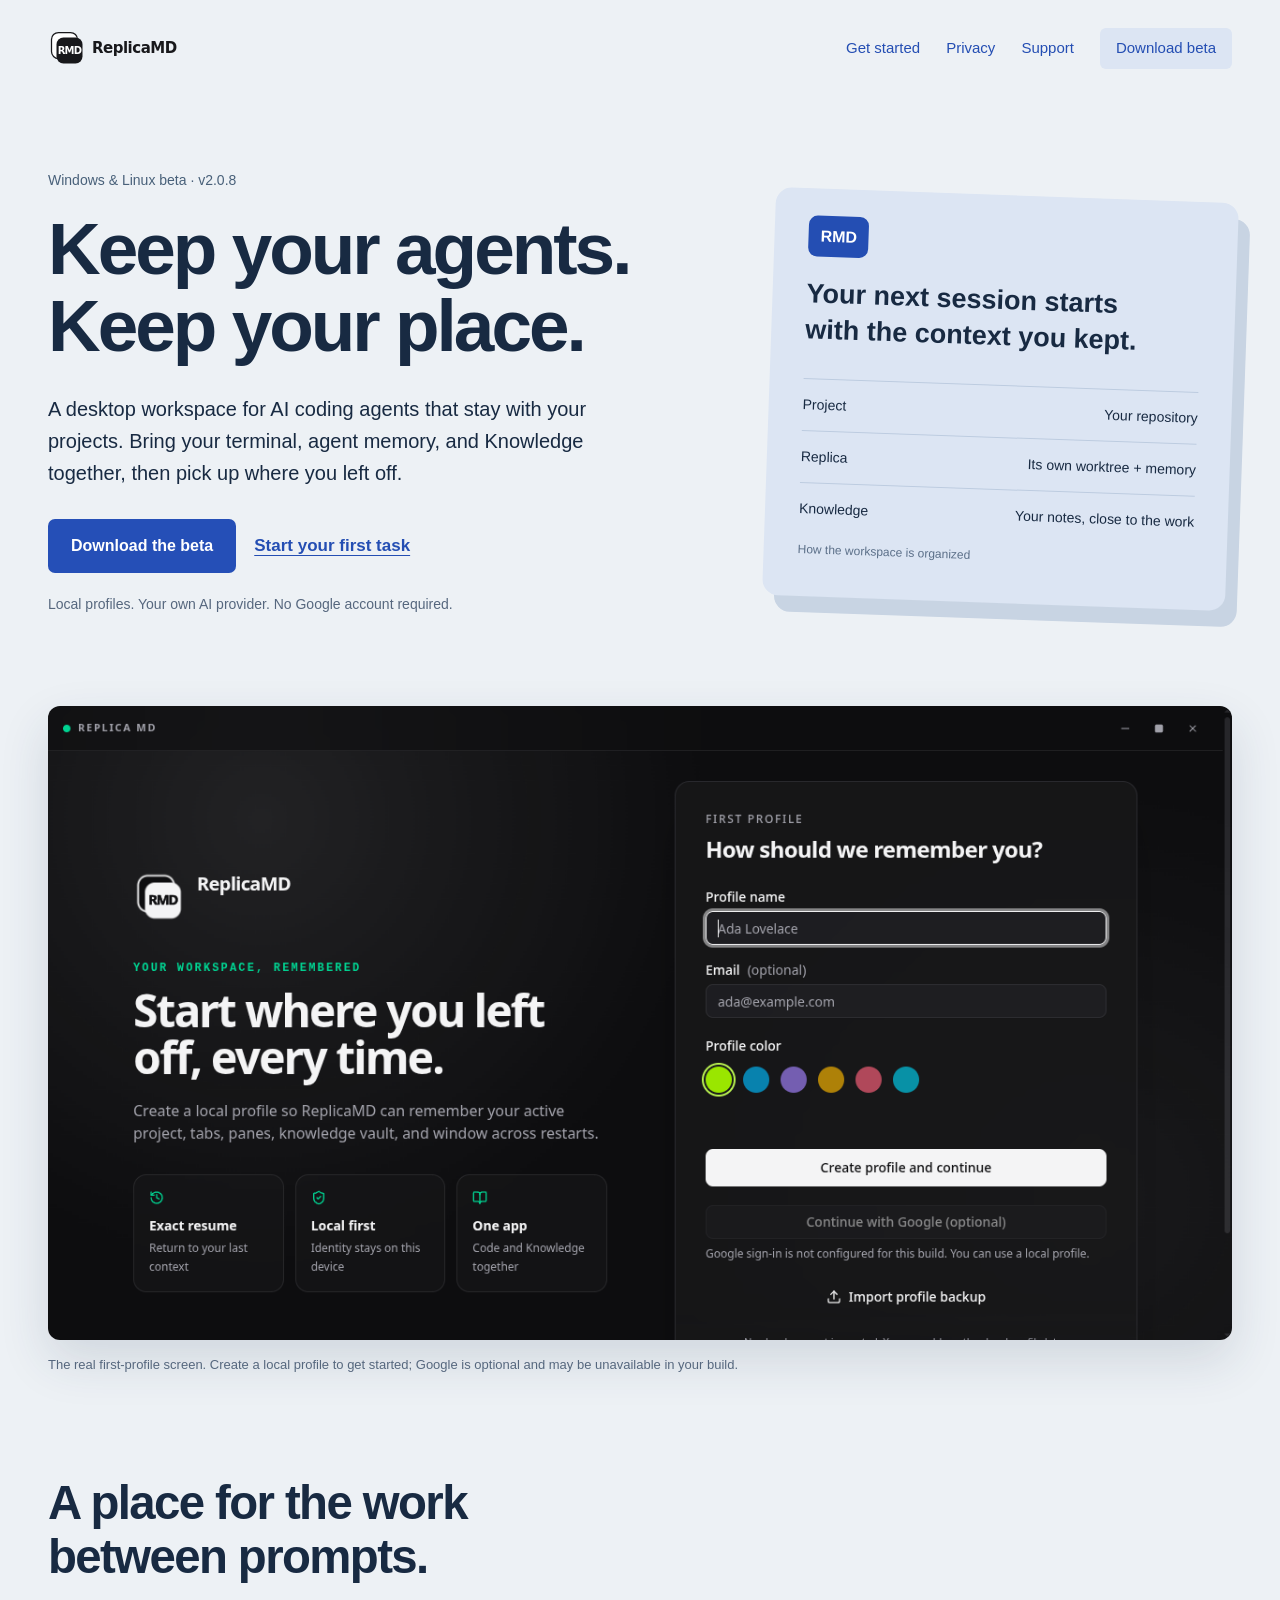
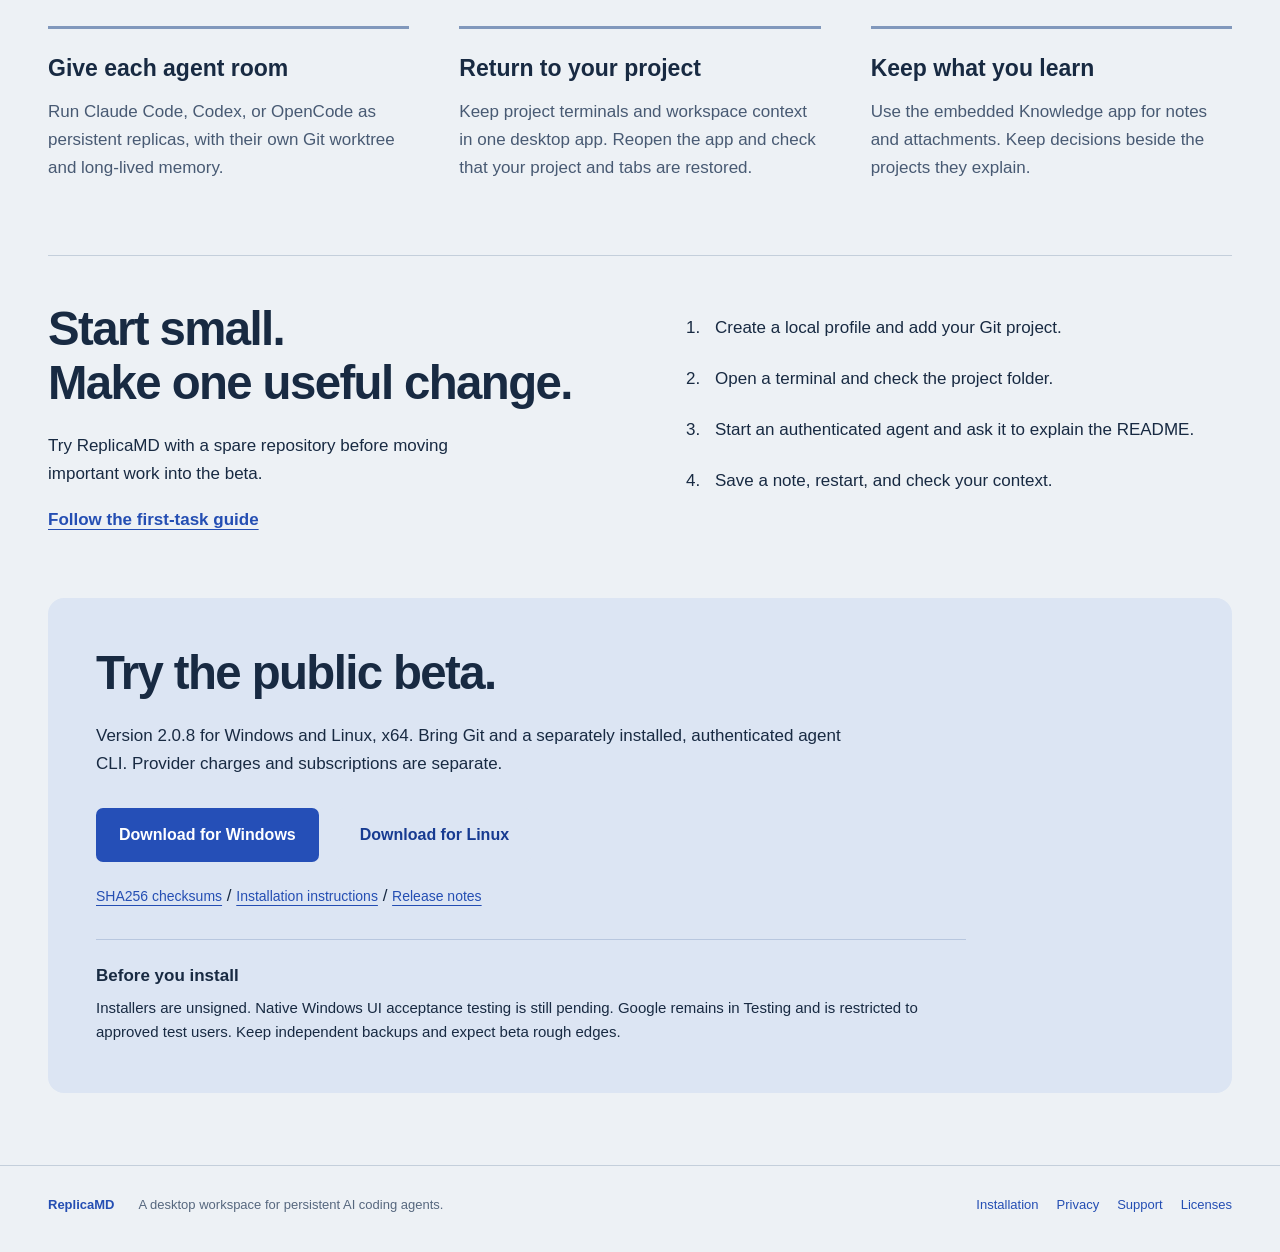
==== docs/index.html @ 709e1d8b "docs: establish ReplicaMD public beta support and installation guides" ====
<!doctype html><html lang="en"><head><meta charset="utf-8"><meta name="viewport" content="width=device-width,initial-scale=1"><meta name="description" content="ReplicaMD brings persistent AI coding agents, project terminals, and Knowledge into a local-first desktop workspace. Windows and Linux public beta."><meta name="theme-color" content="#edf1f5"><title>Your workspace, remembered · ReplicaMD</title><link rel="icon" href="assets/logo.svg" type="image/svg+xml"><link rel="stylesheet" href="styles.css"></head><body><a class="skip" href="#main">Skip to content</a><header><a href="index.html" aria-label="ReplicaMD home"><img class="logo" src="assets/logo.svg" alt="ReplicaMD" width="180" height="38"></a><nav aria-label="Main navigation"><a href="installation.html">Get started</a><a href="privacy.html">Privacy</a><a href="support.html">Support</a><a class="nav-download" href="index.html#download">Download beta</a></nav></header><main id="main"><section class="hero"><div class="hero-copy"><p class="release">Windows &amp; Linux beta · v2.0.8</p><h1>Keep your agents.<br>Keep your place.</h1><p class="intro">A desktop workspace for AI coding agents that stay with your projects. Bring your terminal, agent memory, and Knowledge together, then pick up where you left off.</p><div class="actions"><a class="button" href="#download">Download the beta</a><a class="text-link" href="installation.html">Start your first task</a></div><p class="quiet">Local profiles. Your own AI provider. No Google account required.</p></div><div class="workspace-note"><span class="note-icon" aria-hidden="true">RMD</span><p>Your next session starts<br>with the context you kept.</p><div class="note-row"><span>Project</span><strong>Your repository</strong></div><div class="note-row"><span>Replica</span><strong>Its own worktree + memory</strong></div><div class="note-row"><span>Knowledge</span><strong>Your notes, close to the work</strong></div><small>How the workspace is organized</small></div></section><figure class="product-shot"><img src="assets/first-profile.png" width="1264" height="677" alt="ReplicaMD first-profile screen with a local profile name, optional email, profile color, and profile backup import."><figcaption>The real first-profile screen. Create a local profile to get started; Google is optional and may be unavailable in your build.</figcaption></figure><section class="workflow"><h2>A place for the work<br>between prompts.</h2><div class="features"><article><h3>Give each agent room</h3><p>Run Claude Code, Codex, or OpenCode as persistent replicas, with their own Git worktree and long-lived memory.</p></article><article><h3>Return to your project</h3><p>Keep project terminals and workspace context in one desktop app. Reopen the app and check that your project and tabs are restored.</p></article><article><h3>Keep what you learn</h3><p>Use the embedded Knowledge app for notes and attachments. Keep decisions beside the projects they explain.</p></article></div></section><section class="first-task"><div><h2>Start small.<br>Make one useful change.</h2><p>Try ReplicaMD with a spare repository before moving important work into the beta.</p><a class="text-link" href="installation.html#first-task">Follow the first-task guide</a></div><ol><li>Create a local profile and add your Git project.</li><li>Open a terminal and check the project folder.</li><li>Start an authenticated agent and ask it to explain the README.</li><li>Save a note, restart, and check your context.</li></ol></section><section id="download" class="download"><h2>Try the public beta.</h2><p>Version 2.0.8 for Windows and Linux, x64. Bring Git and a separately installed, authenticated agent CLI. Provider charges and subscriptions are separate.</p><div class="actions"><a class="button" href="https://github.com/Ardjun6/Replica.MD-releases/releases/download/desktop-v2.0.8/ReplicaMD-2.0.8-x64.exe">Download for Windows</a><a class="button secondary" href="https://github.com/Ardjun6/Replica.MD-releases/releases/download/desktop-v2.0.8/replicamd-2.0.8-x86_64.AppImage">Download for Linux</a></div><p><a href="https://github.com/Ardjun6/Replica.MD-releases/releases/download/desktop-v2.0.8/SHA256SUMS.txt">SHA256 checksums</a> <span aria-hidden="true">/</span> <a href="installation.html">Installation instructions</a> <span aria-hidden="true">/</span> <a href="https://github.com/Ardjun6/Replica.MD-releases/releases/tag/desktop-v2.0.8">Release notes</a></p><div class="beta-notice"><strong>Before you install</strong><p>Installers are unsigned. Native Windows UI acceptance testing is still pending. Google remains in Testing and is restricted to approved test users. Keep independent backups and expect beta rough edges.</p></div></section></main><footer><a href="index.html">ReplicaMD</a><span>A desktop workspace for persistent AI coding agents.</span><nav aria-label="Footer"><a href="installation.html">Installation</a><a href="privacy.html">Privacy</a><a href="support.html">Support</a><a href="terms.html">Licenses</a></nav></footer></body></html>
---- docs/styles.css ----
*{box-sizing:border-box}html{scroll-behavior:smooth;scroll-padding-top:24px}body{margin:0;background:#edf1f5;color:#182a42;font-family:"Trebuchet MS",Arial,sans-serif;font-size:17px;line-height:1.65}a{color:#244eb3;text-underline-offset:4px}a:hover{color:#15337a}a:focus-visible{outline:3px solid #bc4c2e;outline-offset:5px}header,main,footer{max-width:1320px;margin:auto}header{display:flex;align-items:center;justify-content:space-between;padding:28px 48px;gap:24px}nav{display:flex;gap:26px;align-items:center}nav a{text-decoration:none;font-size:15px}.logo{display:block}.nav-download{background:#dce5f3;padding:8px 16px;border-radius:6px}.skip{position:absolute;top:-80px;left:12px;background:white;padding:10px;z-index:5}.skip:focus{top:12px}.hero{padding:72px 48px 76px;display:grid;grid-template-columns:1.4fr 1fr;gap:72px;align-items:center}.release{font-size:14px;color:#486079;margin:0 0 18px}h1{font-size:clamp(44px,5.7vw,76px);line-height:1.06;letter-spacing:-3px;font-weight:700;margin:0 0 28px}h2{font-size:clamp(30px,3.7vw,48px);line-height:1.15;letter-spacing:-1.6px;margin:0 0 22px}h3{font-size:23px;line-height:1.3;margin:0 0 14px}.intro{font-size:20px;line-height:1.6;max-width:580px}.actions{display:flex;gap:18px;align-items:center;flex-wrap:wrap;margin:30px 0 20px}.button{display:inline-block;background:#254fb7;color:white;text-decoration:none;padding:14px 23px;border-radius:7px;font-weight:bold;font-size:16px}.button:hover{background:#173b91;color:white}.secondary{background:#dce5f3;color:#173b91}.secondary:hover{background:#c7d5ee;color:#173b91}.text-link{font-weight:bold}.quiet{font-size:14px;color:#56677e}.workspace-note{background:#dce5f3;border-radius:16px;padding:34px;transform:rotate(2deg);box-shadow:12px 16px 0 #c8d4e3}.workspace-note p{font-size:27px;line-height:1.35;margin:25px 0 30px;font-weight:bold}.note-icon{background:#244eb3;color:white;border-radius:9px;padding:12px;font-size:16px;font-weight:bold}.note-row{display:flex;justify-content:space-between;gap:18px;border-top:1px solid #bdcce0;padding:14px 0;font-size:14px}.note-row strong{font-weight:normal}.workspace-note small{font-size:12px;color:#5b6f88}.product-shot{margin:0 48px}.product-shot img{width:100%;height:auto;display:block;border-radius:12px;box-shadow:0 20px 50px #23375224}.product-shot figcaption{font-size:13px;color:#56677e;margin-top:14px;max-width:850px}.workflow{padding:100px 48px 72px}.features{display:grid;grid-template-columns:repeat(3,1fr);gap:50px;margin-top:42px}.features article{border-top:3px solid #8198bc;padding-top:25px}.features p{color:#485a73;margin:0}.first-task{margin:0 48px;padding:46px 0 64px;border-top:1px solid #c4cfdb;display:grid;grid-template-columns:1fr 1fr;gap:80px}.first-task p{max-width:420px}.first-task ol{margin:12px 0;padding-left:25px}.first-task li{padding:0 0 23px 10px}.download{margin:0 48px 72px;background:#dce5f3;border-radius:16px;padding:48px}.download>p{max-width:780px}.download>p a{font-size:14px}.beta-notice{border-top:1px solid #b8c7df;padding-top:22px;margin-top:28px;max-width:870px}.beta-notice p{font-size:15px;margin:6px 0 0}.document{max-width:860px;margin:auto;padding:70px 32px 100px}.document h1{font-size:clamp(42px,5vw,65px)}.document h2{font-size:28px;letter-spacing:-.7px;margin-top:46px}.document p,.document li{max-width:760px}.document li{margin-bottom:12px}.document .steps li{padding-left:8px;margin-bottom:22px}pre{white-space:pre-wrap;overflow-wrap:anywhere;background:#dce5f3;padding:24px;border-radius:9px;font-size:14px;line-height:1.8}code{font-family:Consolas,"Liberation Mono",monospace;font-size:.88em}footer{padding:28px 48px 36px;border-top:1px solid #c4cfdb;display:flex;align-items:center;gap:24px;font-size:13px;color:#56677e}footer>a{font-weight:bold;text-decoration:none}footer nav{margin-left:auto;gap:18px}footer nav a{font-size:13px}@media(max-width:900px){header{padding:24px}.hero{padding:50px 24px 65px;gap:35px;grid-template-columns:1.3fr 1fr}h1{letter-spacing:-2px}.workspace-note{padding:24px}.workspace-note p{font-size:23px}.note-row{display:block}.note-row span{display:block;font-weight:bold}.product-shot{margin:0 24px}.workflow{padding:70px 24px 50px}.features{gap:25px}.first-task{margin:0 24px;gap:35px}.download{margin:0 24px 50px;padding:32px}footer{padding:24px;flex-wrap:wrap}footer nav{margin-left:0}}@media(max-width:650px){header{align-items:flex-start;flex-direction:column;gap:16px}header nav{gap:17px;flex-wrap:wrap}header nav a{font-size:13px}.hero{grid-template-columns:1fr;padding-top:30px}.hero h1{font-size:50px}.intro{font-size:18px}.workspace-note{transform:none;box-shadow:6px 8px 0 #c8d4e3;margin-right:8px}.note-row{display:flex}.note-row span{font-weight:normal}.features{grid-template-columns:1fr;gap:30px}.first-task{grid-template-columns:1fr;gap:15px}.download{padding:26px}.actions{gap:12px}.download .button{width:100%;text-align:center}.document{padding:40px 24px 65px}.document h1{letter-spacing:-1.8px}footer span{width:100%}.product-shot figcaption{font-size:12px}}@media(prefers-reduced-motion:reduce){html{scroll-behavior:auto}}
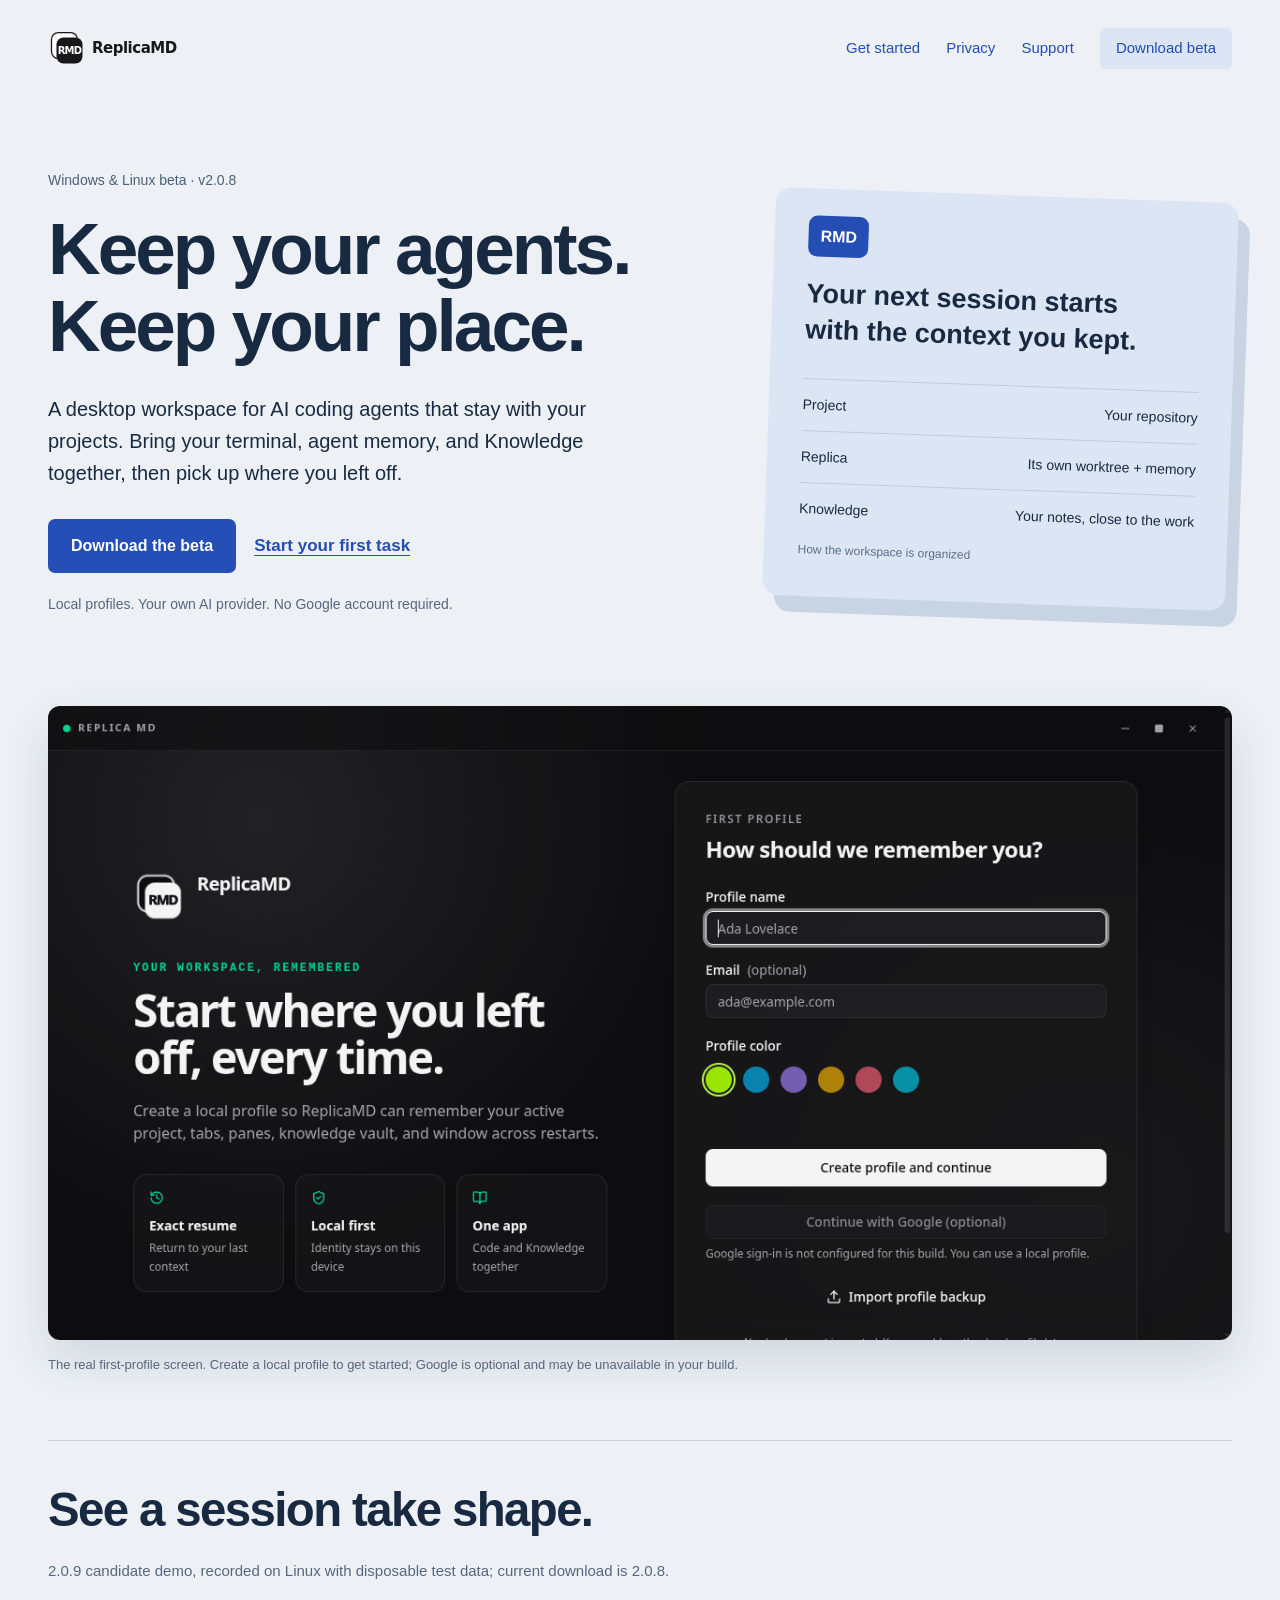
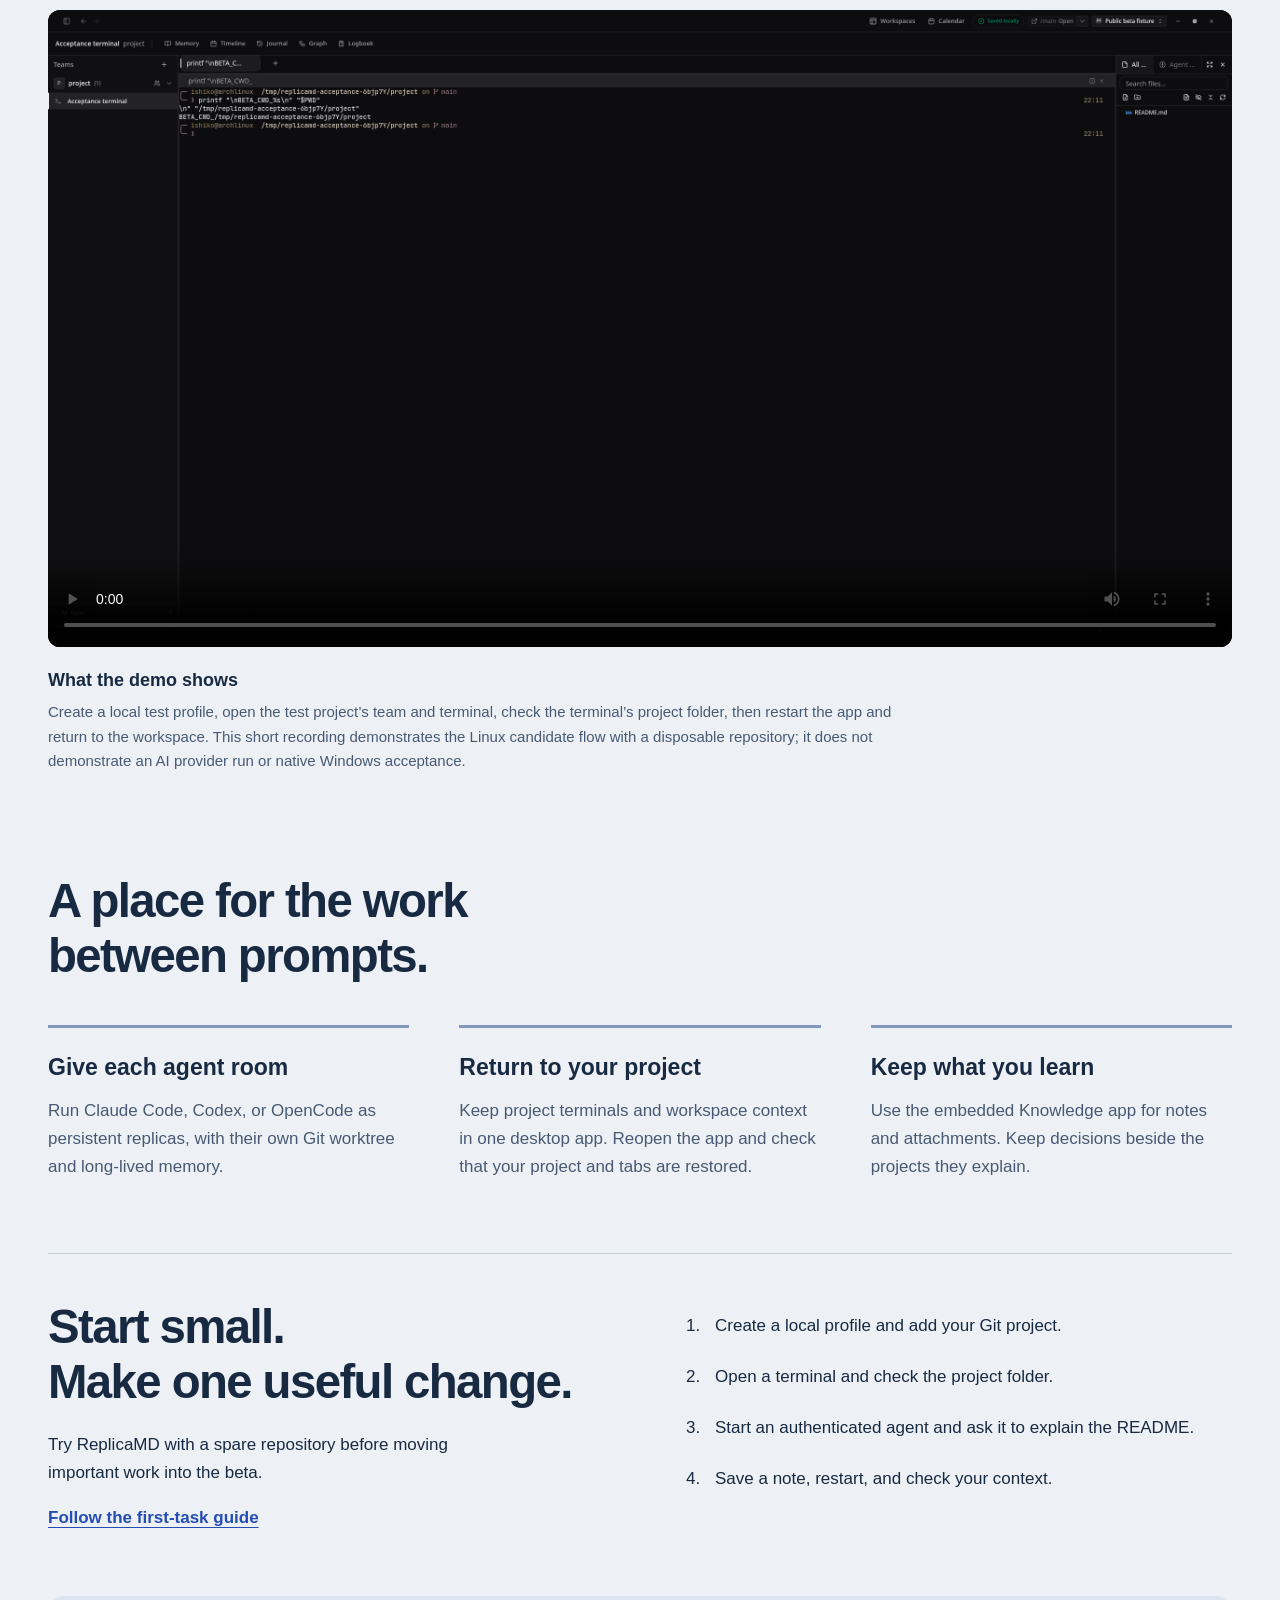
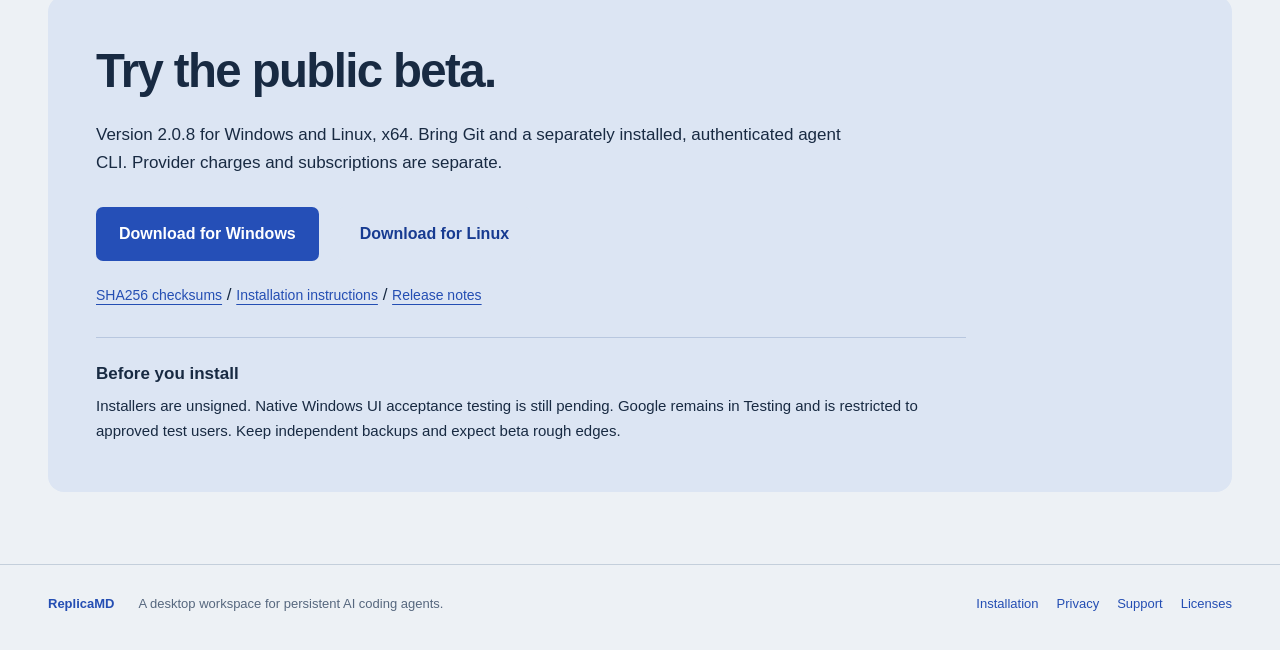
==== commit 8f73e619: "docs: add recorded beta candidate walkthrough" ====
--- a/docs/index.html
+++ b/docs/index.html
@@ -1 +1 @@
-<!doctype html><html lang="en"><head><meta charset="utf-8"><meta name="viewport" content="width=device-width,initial-scale=1"><meta name="description" content="ReplicaMD brings persistent AI coding agents, project terminals, and Knowledge into a local-first desktop workspace. Windows and Linux public beta."><meta name="theme-color" content="#edf1f5"><title>Your workspace, remembered · ReplicaMD</title><link rel="icon" href="assets/logo.svg" type="image/svg+xml"><link rel="stylesheet" href="styles.css"></head><body><a class="skip" href="#main">Skip to content</a><header><a href="index.html" aria-label="ReplicaMD home"><img class="logo" src="assets/logo.svg" alt="ReplicaMD" width="180" height="38"></a><nav aria-label="Main navigation"><a href="installation.html">Get started</a><a href="privacy.html">Privacy</a><a href="support.html">Support</a><a class="nav-download" href="index.html#download">Download beta</a></nav></header><main id="main"><section class="hero"><div class="hero-copy"><p class="release">Windows &amp; Linux beta · v2.0.8</p><h1>Keep your agents.<br>Keep your place.</h1><p class="intro">A desktop workspace for AI coding agents that stay with your projects. Bring your terminal, agent memory, and Knowledge together, then pick up where you left off.</p><div class="actions"><a class="button" href="#download">Download the beta</a><a class="text-link" href="installation.html">Start your first task</a></div><p class="quiet">Local profiles. Your own AI provider. No Google account required.</p></div><div class="workspace-note"><span class="note-icon" aria-hidden="true">RMD</span><p>Your next session starts<br>with the context you kept.</p><div class="note-row"><span>Project</span><strong>Your repository</strong></div><div class="note-row"><span>Replica</span><strong>Its own worktree + memory</strong></div><div class="note-row"><span>Knowledge</span><strong>Your notes, close to the work</strong></div><small>How the workspace is organized</small></div></section><figure class="product-shot"><img src="assets/first-profile.png" width="1264" height="677" alt="ReplicaMD first-profile screen with a local profile name, optional email, profile color, and profile backup import."><figcaption>The real first-profile screen. Create a local profile to get started; Google is optional and may be unavailable in your build.</figcaption></figure><section class="workflow"><h2>A place for the work<br>between prompts.</h2><div class="features"><article><h3>Give each agent room</h3><p>Run Claude Code, Codex, or OpenCode as persistent replicas, with their own Git worktree and long-lived memory.</p></article><article><h3>Return to your project</h3><p>Keep project terminals and workspace context in one desktop app. Reopen the app and check that your project and tabs are restored.</p></article><article><h3>Keep what you learn</h3><p>Use the embedded Knowledge app for notes and attachments. Keep decisions beside the projects they explain.</p></article></div></section><section class="first-task"><div><h2>Start small.<br>Make one useful change.</h2><p>Try ReplicaMD with a spare repository before moving important work into the beta.</p><a class="text-link" href="installation.html#first-task">Follow the first-task guide</a></div><ol><li>Create a local profile and add your Git project.</li><li>Open a terminal and check the project folder.</li><li>Start an authenticated agent and ask it to explain the README.</li><li>Save a note, restart, and check your context.</li></ol></section><section id="download" class="download"><h2>Try the public beta.</h2><p>Version 2.0.8 for Windows and Linux, x64. Bring Git and a separately installed, authenticated agent CLI. Provider charges and subscriptions are separate.</p><div class="actions"><a class="button" href="https://github.com/Ardjun6/Replica.MD-releases/releases/download/desktop-v2.0.8/ReplicaMD-2.0.8-x64.exe">Download for Windows</a><a class="button secondary" href="https://github.com/Ardjun6/Replica.MD-releases/releases/download/desktop-v2.0.8/replicamd-2.0.8-x86_64.AppImage">Download for Linux</a></div><p><a href="https://github.com/Ardjun6/Replica.MD-releases/releases/download/desktop-v2.0.8/SHA256SUMS.txt">SHA256 checksums</a> <span aria-hidden="true">/</span> <a href="installation.html">Installation instructions</a> <span aria-hidden="true">/</span> <a href="https://github.com/Ardjun6/Replica.MD-releases/releases/tag/desktop-v2.0.8">Release notes</a></p><div class="beta-notice"><strong>Before you install</strong><p>Installers are unsigned. Native Windows UI acceptance testing is still pending. Google remains in Testing and is restricted to approved test users. Keep independent backups and expect beta rough edges.</p></div></section></main><footer><a href="index.html">ReplicaMD</a><span>A desktop workspace for persistent AI coding agents.</span><nav aria-label="Footer"><a href="installation.html">Installation</a><a href="privacy.html">Privacy</a><a href="support.html">Support</a><a href="terms.html">Licenses</a></nav></footer></body></html>+<!doctype html><html lang="en"><head><meta charset="utf-8"><meta name="viewport" content="width=device-width,initial-scale=1"><meta name="description" content="ReplicaMD brings persistent AI coding agents, project terminals, and Knowledge into a local-first desktop workspace. Windows and Linux public beta."><meta name="theme-color" content="#edf1f5"><title>Your workspace, remembered · ReplicaMD</title><link rel="icon" href="assets/logo.svg" type="image/svg+xml"><link rel="stylesheet" href="styles.css"></head><body><a class="skip" href="#main">Skip to content</a><header><a href="index.html" aria-label="ReplicaMD home"><img class="logo" src="assets/logo.svg" alt="ReplicaMD" width="180" height="38"></a><nav aria-label="Main navigation"><a href="installation.html">Get started</a><a href="privacy.html">Privacy</a><a href="support.html">Support</a><a class="nav-download" href="index.html#download">Download beta</a></nav></header><main id="main"><section class="hero"><div class="hero-copy"><p class="release">Windows &amp; Linux beta · v2.0.8</p><h1>Keep your agents.<br>Keep your place.</h1><p class="intro">A desktop workspace for AI coding agents that stay with your projects. Bring your terminal, agent memory, and Knowledge together, then pick up where you left off.</p><div class="actions"><a class="button" href="#download">Download the beta</a><a class="text-link" href="installation.html">Start your first task</a></div><p class="quiet">Local profiles. Your own AI provider. No Google account required.</p></div><div class="workspace-note"><span class="note-icon" aria-hidden="true">RMD</span><p>Your next session starts<br>with the context you kept.</p><div class="note-row"><span>Project</span><strong>Your repository</strong></div><div class="note-row"><span>Replica</span><strong>Its own worktree + memory</strong></div><div class="note-row"><span>Knowledge</span><strong>Your notes, close to the work</strong></div><small>How the workspace is organized</small></div></section><figure class="product-shot"><img src="assets/first-profile.png" width="1264" height="677" alt="ReplicaMD first-profile screen with a local profile name, optional email, profile color, and profile backup import."><figcaption>The real first-profile screen. Create a local profile to get started; Google is optional and may be unavailable in your build.</figcaption></figure><section class="demo" aria-labelledby="demo-heading"><div class="demo-heading"><h2 id="demo-heading">See a session take shape.</h2><p>2.0.9 candidate demo, recorded on Linux with disposable test data; current download is 2.0.8.</p></div><video controls preload="metadata" playsinline poster="assets/beta-demo-poster.png" width="2048" height="1101" aria-label="ReplicaMD candidate demo: create a profile, open a project team and terminal, then restart" aria-describedby="demo-transcript"><source src="assets/beta-demo.mp4" type="video/mp4"><p>Your browser cannot play this video. <a href="assets/beta-demo.mp4">Download the 14-second demo</a>.</p></video><div id="demo-transcript" class="demo-transcript"><h3>What the demo shows</h3><p>Create a local test profile, open the test project’s team and terminal, check the terminal’s project folder, then restart the app and return to the workspace. This short recording demonstrates the Linux candidate flow with a disposable repository; it does not demonstrate an AI provider run or native Windows acceptance.</p></div></section><section class="workflow"><h2>A place for the work<br>between prompts.</h2><div class="features"><article><h3>Give each agent room</h3><p>Run Claude Code, Codex, or OpenCode as persistent replicas, with their own Git worktree and long-lived memory.</p></article><article><h3>Return to your project</h3><p>Keep project terminals and workspace context in one desktop app. Reopen the app and check that your project and tabs are restored.</p></article><article><h3>Keep what you learn</h3><p>Use the embedded Knowledge app for notes and attachments. Keep decisions beside the projects they explain.</p></article></div></section><section class="first-task"><div><h2>Start small.<br>Make one useful change.</h2><p>Try ReplicaMD with a spare repository before moving important work into the beta.</p><a class="text-link" href="installation.html#first-task">Follow the first-task guide</a></div><ol><li>Create a local profile and add your Git project.</li><li>Open a terminal and check the project folder.</li><li>Start an authenticated agent and ask it to explain the README.</li><li>Save a note, restart, and check your context.</li></ol></section><section id="download" class="download"><h2>Try the public beta.</h2><p>Version 2.0.8 for Windows and Linux, x64. Bring Git and a separately installed, authenticated agent CLI. Provider charges and subscriptions are separate.</p><div class="actions"><a class="button" href="https://github.com/Ardjun6/Replica.MD-releases/releases/download/desktop-v2.0.8/ReplicaMD-2.0.8-x64.exe">Download for Windows</a><a class="button secondary" href="https://github.com/Ardjun6/Replica.MD-releases/releases/download/desktop-v2.0.8/replicamd-2.0.8-x86_64.AppImage">Download for Linux</a></div><p><a href="https://github.com/Ardjun6/Replica.MD-releases/releases/download/desktop-v2.0.8/SHA256SUMS.txt">SHA256 checksums</a> <span aria-hidden="true">/</span> <a href="installation.html">Installation instructions</a> <span aria-hidden="true">/</span> <a href="https://github.com/Ardjun6/Replica.MD-releases/releases/tag/desktop-v2.0.8">Release notes</a></p><div class="beta-notice"><strong>Before you install</strong><p>Installers are unsigned. Native Windows UI acceptance testing is still pending. Google remains in Testing and is restricted to approved test users. Keep independent backups and expect beta rough edges.</p></div></section></main><footer><a href="index.html">ReplicaMD</a><span>A desktop workspace for persistent AI coding agents.</span><nav aria-label="Footer"><a href="installation.html">Installation</a><a href="privacy.html">Privacy</a><a href="support.html">Support</a><a href="terms.html">Licenses</a></nav></footer></body></html>
--- a/docs/styles.css
+++ b/docs/styles.css
@@ -1 +1,2 @@
-*{box-sizing:border-box}html{scroll-behavior:smooth;scroll-padding-top:24px}body{margin:0;background:#edf1f5;color:#182a42;font-family:"Trebuchet MS",Arial,sans-serif;font-size:17px;line-height:1.65}a{color:#244eb3;text-underline-offset:4px}a:hover{color:#15337a}a:focus-visible{outline:3px solid #bc4c2e;outline-offset:5px}header,main,footer{max-width:1320px;margin:auto}header{display:flex;align-items:center;justify-content:space-between;padding:28px 48px;gap:24px}nav{display:flex;gap:26px;align-items:center}nav a{text-decoration:none;font-size:15px}.logo{display:block}.nav-download{background:#dce5f3;padding:8px 16px;border-radius:6px}.skip{position:absolute;top:-80px;left:12px;background:white;padding:10px;z-index:5}.skip:focus{top:12px}.hero{padding:72px 48px 76px;display:grid;grid-template-columns:1.4fr 1fr;gap:72px;align-items:center}.release{font-size:14px;color:#486079;margin:0 0 18px}h1{font-size:clamp(44px,5.7vw,76px);line-height:1.06;letter-spacing:-3px;font-weight:700;margin:0 0 28px}h2{font-size:clamp(30px,3.7vw,48px);line-height:1.15;letter-spacing:-1.6px;margin:0 0 22px}h3{font-size:23px;line-height:1.3;margin:0 0 14px}.intro{font-size:20px;line-height:1.6;max-width:580px}.actions{display:flex;gap:18px;align-items:center;flex-wrap:wrap;margin:30px 0 20px}.button{display:inline-block;background:#254fb7;color:white;text-decoration:none;padding:14px 23px;border-radius:7px;font-weight:bold;font-size:16px}.button:hover{background:#173b91;color:white}.secondary{background:#dce5f3;color:#173b91}.secondary:hover{background:#c7d5ee;color:#173b91}.text-link{font-weight:bold}.quiet{font-size:14px;color:#56677e}.workspace-note{background:#dce5f3;border-radius:16px;padding:34px;transform:rotate(2deg);box-shadow:12px 16px 0 #c8d4e3}.workspace-note p{font-size:27px;line-height:1.35;margin:25px 0 30px;font-weight:bold}.note-icon{background:#244eb3;color:white;border-radius:9px;padding:12px;font-size:16px;font-weight:bold}.note-row{display:flex;justify-content:space-between;gap:18px;border-top:1px solid #bdcce0;padding:14px 0;font-size:14px}.note-row strong{font-weight:normal}.workspace-note small{font-size:12px;color:#5b6f88}.product-shot{margin:0 48px}.product-shot img{width:100%;height:auto;display:block;border-radius:12px;box-shadow:0 20px 50px #23375224}.product-shot figcaption{font-size:13px;color:#56677e;margin-top:14px;max-width:850px}.workflow{padding:100px 48px 72px}.features{display:grid;grid-template-columns:repeat(3,1fr);gap:50px;margin-top:42px}.features article{border-top:3px solid #8198bc;padding-top:25px}.features p{color:#485a73;margin:0}.first-task{margin:0 48px;padding:46px 0 64px;border-top:1px solid #c4cfdb;display:grid;grid-template-columns:1fr 1fr;gap:80px}.first-task p{max-width:420px}.first-task ol{margin:12px 0;padding-left:25px}.first-task li{padding:0 0 23px 10px}.download{margin:0 48px 72px;background:#dce5f3;border-radius:16px;padding:48px}.download>p{max-width:780px}.download>p a{font-size:14px}.beta-notice{border-top:1px solid #b8c7df;padding-top:22px;margin-top:28px;max-width:870px}.beta-notice p{font-size:15px;margin:6px 0 0}.document{max-width:860px;margin:auto;padding:70px 32px 100px}.document h1{font-size:clamp(42px,5vw,65px)}.document h2{font-size:28px;letter-spacing:-.7px;margin-top:46px}.document p,.document li{max-width:760px}.document li{margin-bottom:12px}.document .steps li{padding-left:8px;margin-bottom:22px}pre{white-space:pre-wrap;overflow-wrap:anywhere;background:#dce5f3;padding:24px;border-radius:9px;font-size:14px;line-height:1.8}code{font-family:Consolas,"Liberation Mono",monospace;font-size:.88em}footer{padding:28px 48px 36px;border-top:1px solid #c4cfdb;display:flex;align-items:center;gap:24px;font-size:13px;color:#56677e}footer>a{font-weight:bold;text-decoration:none}footer nav{margin-left:auto;gap:18px}footer nav a{font-size:13px}@media(max-width:900px){header{padding:24px}.hero{padding:50px 24px 65px;gap:35px;grid-template-columns:1.3fr 1fr}h1{letter-spacing:-2px}.workspace-note{padding:24px}.workspace-note p{font-size:23px}.note-row{display:block}.note-row span{display:block;font-weight:bold}.product-shot{margin:0 24px}.workflow{padding:70px 24px 50px}.features{gap:25px}.first-task{margin:0 24px;gap:35px}.download{margin:0 24px 50px;padding:32px}footer{padding:24px;flex-wrap:wrap}footer nav{margin-left:0}}@media(max-width:650px){header{align-items:flex-start;flex-direction:column;gap:16px}header nav{gap:17px;flex-wrap:wrap}header nav a{font-size:13px}.hero{grid-template-columns:1fr;padding-top:30px}.hero h1{font-size:50px}.intro{font-size:18px}.workspace-note{transform:none;box-shadow:6px 8px 0 #c8d4e3;margin-right:8px}.note-row{display:flex}.note-row span{font-weight:normal}.features{grid-template-columns:1fr;gap:30px}.first-task{grid-template-columns:1fr;gap:15px}.download{padding:26px}.actions{gap:12px}.download .button{width:100%;text-align:center}.document{padding:40px 24px 65px}.document h1{letter-spacing:-1.8px}footer span{width:100%}.product-shot figcaption{font-size:12px}}@media(prefers-reduced-motion:reduce){html{scroll-behavior:auto}}+*{box-sizing:border-box}html{scroll-behavior:smooth;scroll-padding-top:24px}body{margin:0;background:#edf1f5;color:#182a42;font-family:"Trebuchet MS",Arial,sans-serif;font-size:17px;line-height:1.65}a{color:#244eb3;text-underline-offset:4px}a:hover{color:#15337a}a:focus-visible{outline:3px solid #bc4c2e;outline-offset:5px}header,main,footer{max-width:1320px;margin:auto}header{display:flex;align-items:center;justify-content:space-between;padding:28px 48px;gap:24px}nav{display:flex;gap:26px;align-items:center}nav a{text-decoration:none;font-size:15px}.logo{display:block}.nav-download{background:#dce5f3;padding:8px 16px;border-radius:6px}.skip{position:absolute;top:-80px;left:12px;background:white;padding:10px;z-index:5}.skip:focus{top:12px}.hero{padding:72px 48px 76px;display:grid;grid-template-columns:1.4fr 1fr;gap:72px;align-items:center}.release{font-size:14px;color:#486079;margin:0 0 18px}h1{font-size:clamp(44px,5.7vw,76px);line-height:1.06;letter-spacing:-3px;font-weight:700;margin:0 0 28px}h2{font-size:clamp(30px,3.7vw,48px);line-height:1.15;letter-spacing:-1.6px;margin:0 0 22px}h3{font-size:23px;line-height:1.3;margin:0 0 14px}.intro{font-size:20px;line-height:1.6;max-width:580px}.actions{display:flex;gap:18px;align-items:center;flex-wrap:wrap;margin:30px 0 20px}.button{display:inline-block;background:#254fb7;color:white;text-decoration:none;padding:14px 23px;border-radius:7px;font-weight:bold;font-size:16px}.button:hover{background:#173b91;color:white}.secondary{background:#dce5f3;color:#173b91}.secondary:hover{background:#c7d5ee;color:#173b91}.text-link{font-weight:bold}.quiet{font-size:14px;color:#56677e}.workspace-note{background:#dce5f3;border-radius:16px;padding:34px;transform:rotate(2deg);box-shadow:12px 16px 0 #c8d4e3}.workspace-note p{font-size:27px;line-height:1.35;margin:25px 0 30px;font-weight:bold}.note-icon{background:#244eb3;color:white;border-radius:9px;padding:12px;font-size:16px;font-weight:bold}.note-row{display:flex;justify-content:space-between;gap:18px;border-top:1px solid #bdcce0;padding:14px 0;font-size:14px}.note-row strong{font-weight:normal}.workspace-note small{font-size:12px;color:#5b6f88}.product-shot{margin:0 48px}.product-shot img{width:100%;height:auto;display:block;border-radius:12px;box-shadow:0 20px 50px #23375224}.product-shot figcaption{font-size:13px;color:#56677e;margin-top:14px;max-width:850px}.workflow{padding:100px 48px 72px}.features{display:grid;grid-template-columns:repeat(3,1fr);gap:50px;margin-top:42px}.features article{border-top:3px solid #8198bc;padding-top:25px}.features p{color:#485a73;margin:0}.first-task{margin:0 48px;padding:46px 0 64px;border-top:1px solid #c4cfdb;display:grid;grid-template-columns:1fr 1fr;gap:80px}.first-task p{max-width:420px}.first-task ol{margin:12px 0;padding-left:25px}.first-task li{padding:0 0 23px 10px}.download{margin:0 48px 72px;background:#dce5f3;border-radius:16px;padding:48px}.download>p{max-width:780px}.download>p a{font-size:14px}.beta-notice{border-top:1px solid #b8c7df;padding-top:22px;margin-top:28px;max-width:870px}.beta-notice p{font-size:15px;margin:6px 0 0}.document{max-width:860px;margin:auto;padding:70px 32px 100px}.document h1{font-size:clamp(42px,5vw,65px)}.document h2{font-size:28px;letter-spacing:-.7px;margin-top:46px}.document p,.document li{max-width:760px}.document li{margin-bottom:12px}.document .steps li{padding-left:8px;margin-bottom:22px}pre{white-space:pre-wrap;overflow-wrap:anywhere;background:#dce5f3;padding:24px;border-radius:9px;font-size:14px;line-height:1.8}code{font-family:Consolas,"Liberation Mono",monospace;font-size:.88em}footer{padding:28px 48px 36px;border-top:1px solid #c4cfdb;display:flex;align-items:center;gap:24px;font-size:13px;color:#56677e}footer>a{font-weight:bold;text-decoration:none}footer nav{margin-left:auto;gap:18px}footer nav a{font-size:13px}@media(max-width:900px){header{padding:24px}.hero{padding:50px 24px 65px;gap:35px;grid-template-columns:1.3fr 1fr}h1{letter-spacing:-2px}.workspace-note{padding:24px}.workspace-note p{font-size:23px}.note-row{display:block}.note-row span{display:block;font-weight:bold}.product-shot{margin:0 24px}.workflow{padding:70px 24px 50px}.features{gap:25px}.first-task{margin:0 24px;gap:35px}.download{margin:0 24px 50px;padding:32px}footer{padding:24px;flex-wrap:wrap}footer nav{margin-left:0}}@media(max-width:650px){header{align-items:flex-start;flex-direction:column;gap:16px}header nav{gap:17px;flex-wrap:wrap}header nav a{font-size:13px}.hero{grid-template-columns:1fr;padding-top:30px}.hero h1{font-size:50px}.intro{font-size:18px}.workspace-note{transform:none;box-shadow:6px 8px 0 #c8d4e3;margin-right:8px}.note-row{display:flex}.note-row span{font-weight:normal}.features{grid-template-columns:1fr;gap:30px}.first-task{grid-template-columns:1fr;gap:15px}.download{padding:26px}.actions{gap:12px}.download .button{width:100%;text-align:center}.document{padding:40px 24px 65px}.document h1{letter-spacing:-1.8px}footer span{width:100%}.product-shot figcaption{font-size:12px}}@media(prefers-reduced-motion:reduce){html{scroll-behavior:auto}}
+.demo{margin:64px 48px 0;padding-top:42px;border-top:1px solid #c4cfdb}.demo-heading{max-width:780px}.demo-heading>p{font-size:15px;color:#56677e}.demo video{display:block;width:100%;height:auto;margin-top:26px;border-radius:12px;background:#101012}.demo-transcript{max-width:850px;margin-top:22px}.demo-transcript h3{font-size:18px;margin-bottom:8px}.demo-transcript p{font-size:15px;color:#485a73;margin:0}@media(max-width:900px){.demo{margin:48px 24px 0;padding-top:30px}}
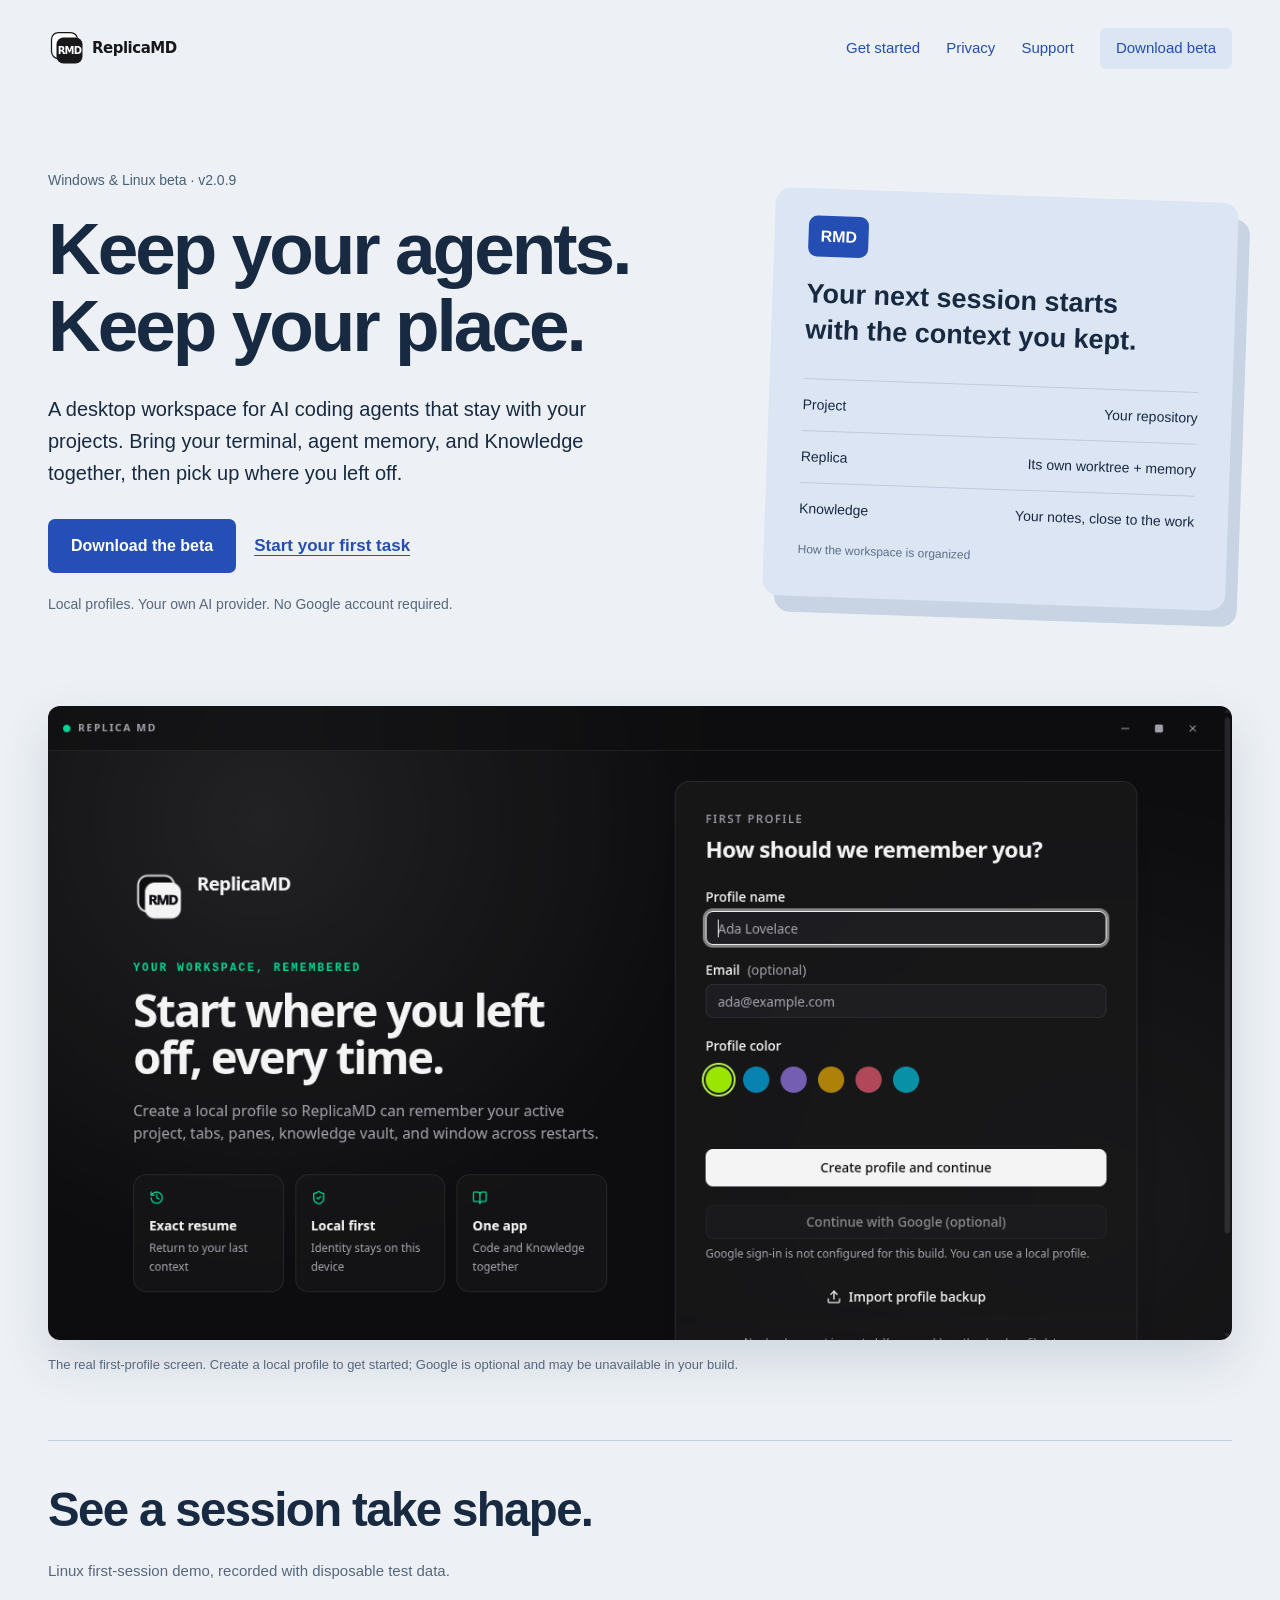
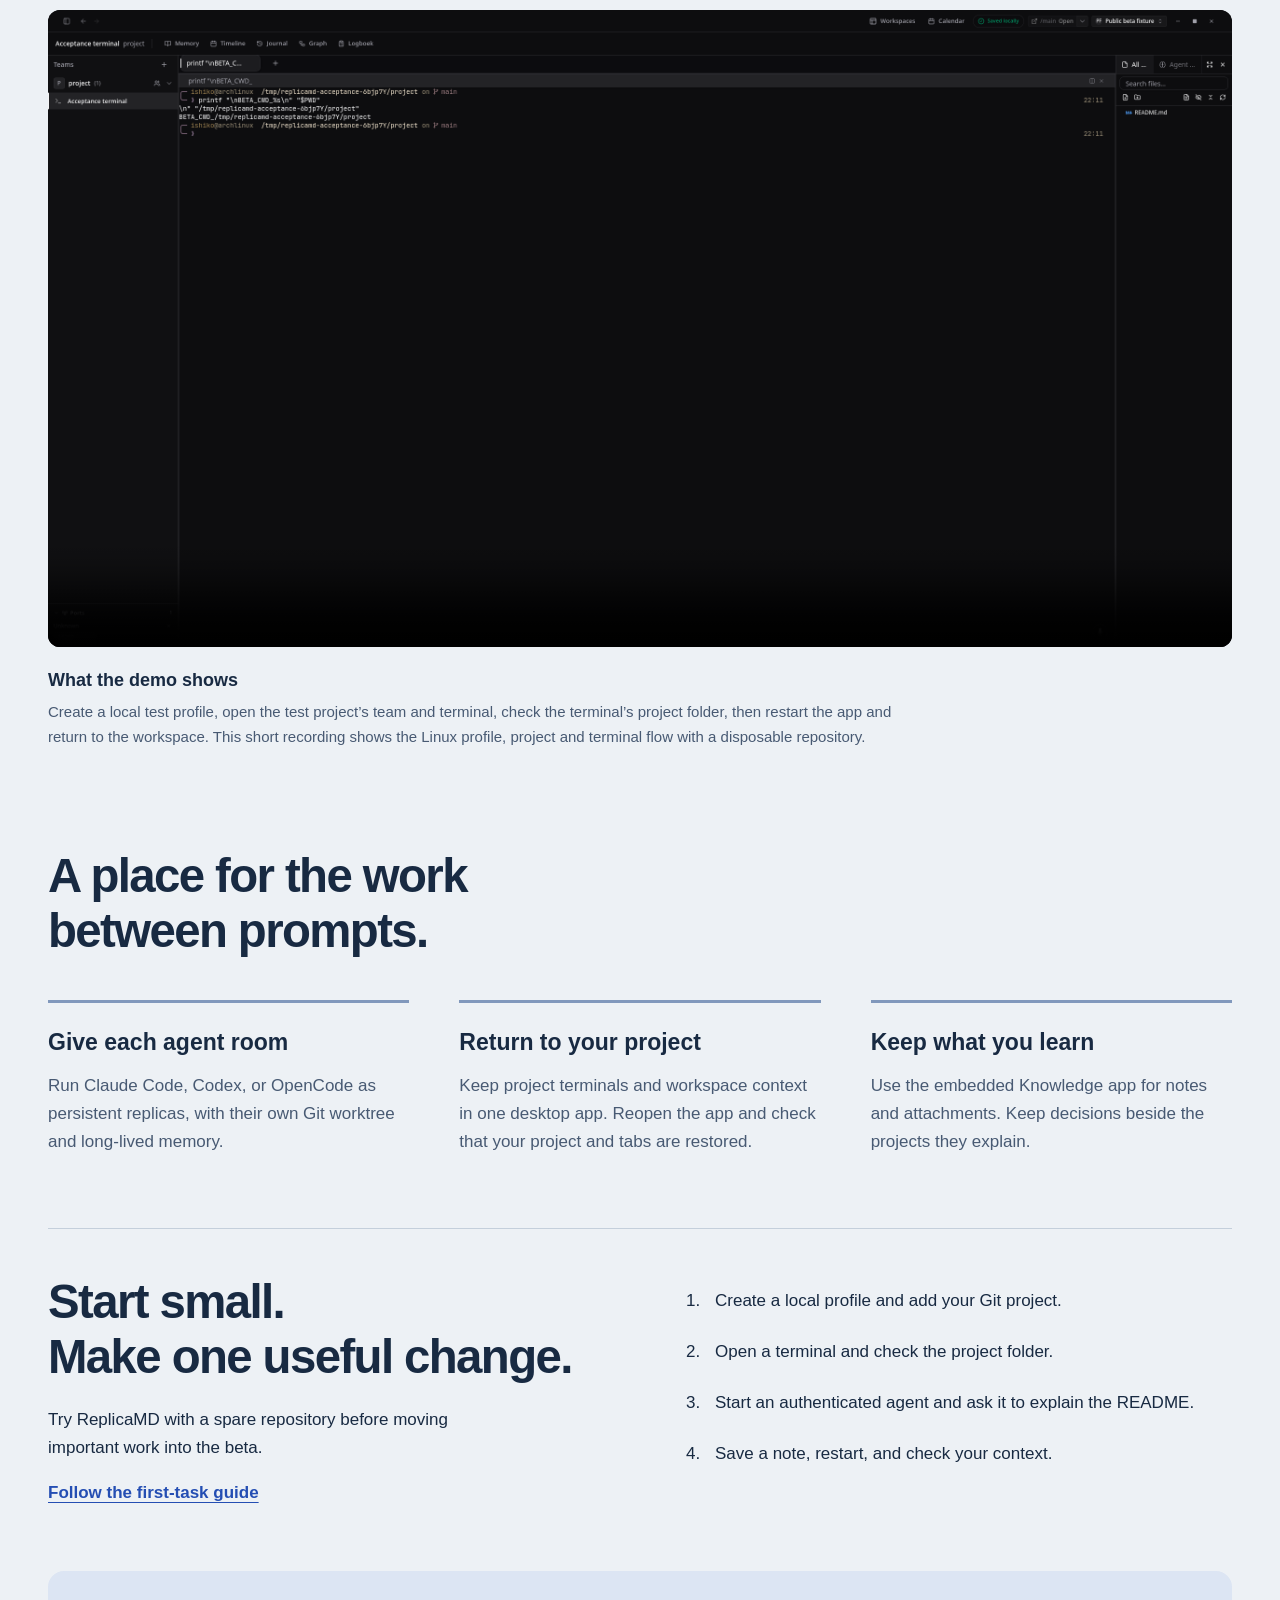
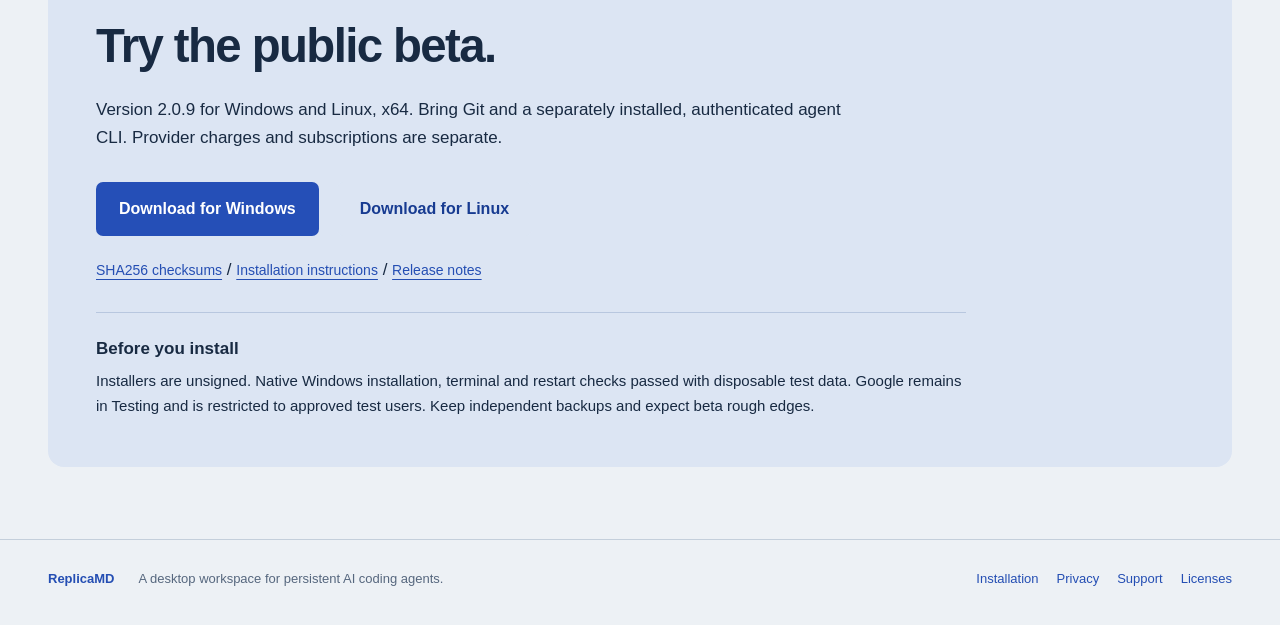
==== commit 80876262: "Update public setup and download pages for verified 2.0.9 beta" ====
--- a/docs/index.html
+++ b/docs/index.html
@@ -1 +1 @@
-<!doctype html><html lang="en"><head><meta charset="utf-8"><meta name="viewport" content="width=device-width,initial-scale=1"><meta name="description" content="ReplicaMD brings persistent AI coding agents, project terminals, and Knowledge into a local-first desktop workspace. Windows and Linux public beta."><meta name="theme-color" content="#edf1f5"><title>Your workspace, remembered · ReplicaMD</title><link rel="icon" href="assets/logo.svg" type="image/svg+xml"><link rel="stylesheet" href="styles.css"></head><body><a class="skip" href="#main">Skip to content</a><header><a href="index.html" aria-label="ReplicaMD home"><img class="logo" src="assets/logo.svg" alt="ReplicaMD" width="180" height="38"></a><nav aria-label="Main navigation"><a href="installation.html">Get started</a><a href="privacy.html">Privacy</a><a href="support.html">Support</a><a class="nav-download" href="index.html#download">Download beta</a></nav></header><main id="main"><section class="hero"><div class="hero-copy"><p class="release">Windows &amp; Linux beta · v2.0.8</p><h1>Keep your agents.<br>Keep your place.</h1><p class="intro">A desktop workspace for AI coding agents that stay with your projects. Bring your terminal, agent memory, and Knowledge together, then pick up where you left off.</p><div class="actions"><a class="button" href="#download">Download the beta</a><a class="text-link" href="installation.html">Start your first task</a></div><p class="quiet">Local profiles. Your own AI provider. No Google account required.</p></div><div class="workspace-note"><span class="note-icon" aria-hidden="true">RMD</span><p>Your next session starts<br>with the context you kept.</p><div class="note-row"><span>Project</span><strong>Your repository</strong></div><div class="note-row"><span>Replica</span><strong>Its own worktree + memory</strong></div><div class="note-row"><span>Knowledge</span><strong>Your notes, close to the work</strong></div><small>How the workspace is organized</small></div></section><figure class="product-shot"><img src="assets/first-profile.png" width="1264" height="677" alt="ReplicaMD first-profile screen with a local profile name, optional email, profile color, and profile backup import."><figcaption>The real first-profile screen. Create a local profile to get started; Google is optional and may be unavailable in your build.</figcaption></figure><section class="demo" aria-labelledby="demo-heading"><div class="demo-heading"><h2 id="demo-heading">See a session take shape.</h2><p>2.0.9 candidate demo, recorded on Linux with disposable test data; current download is 2.0.8.</p></div><video controls preload="metadata" playsinline poster="assets/beta-demo-poster.png" width="2048" height="1101" aria-label="ReplicaMD candidate demo: create a profile, open a project team and terminal, then restart" aria-describedby="demo-transcript"><source src="assets/beta-demo.mp4" type="video/mp4"><p>Your browser cannot play this video. <a href="assets/beta-demo.mp4">Download the 14-second demo</a>.</p></video><div id="demo-transcript" class="demo-transcript"><h3>What the demo shows</h3><p>Create a local test profile, open the test project’s team and terminal, check the terminal’s project folder, then restart the app and return to the workspace. This short recording demonstrates the Linux candidate flow with a disposable repository; it does not demonstrate an AI provider run or native Windows acceptance.</p></div></section><section class="workflow"><h2>A place for the work<br>between prompts.</h2><div class="features"><article><h3>Give each agent room</h3><p>Run Claude Code, Codex, or OpenCode as persistent replicas, with their own Git worktree and long-lived memory.</p></article><article><h3>Return to your project</h3><p>Keep project terminals and workspace context in one desktop app. Reopen the app and check that your project and tabs are restored.</p></article><article><h3>Keep what you learn</h3><p>Use the embedded Knowledge app for notes and attachments. Keep decisions beside the projects they explain.</p></article></div></section><section class="first-task"><div><h2>Start small.<br>Make one useful change.</h2><p>Try ReplicaMD with a spare repository before moving important work into the beta.</p><a class="text-link" href="installation.html#first-task">Follow the first-task guide</a></div><ol><li>Create a local profile and add your Git project.</li><li>Open a terminal and check the project folder.</li><li>Start an authenticated agent and ask it to explain the README.</li><li>Save a note, restart, and check your context.</li></ol></section><section id="download" class="download"><h2>Try the public beta.</h2><p>Version 2.0.8 for Windows and Linux, x64. Bring Git and a separately installed, authenticated agent CLI. Provider charges and subscriptions are separate.</p><div class="actions"><a class="button" href="https://github.com/Ardjun6/Replica.MD-releases/releases/download/desktop-v2.0.8/ReplicaMD-2.0.8-x64.exe">Download for Windows</a><a class="button secondary" href="https://github.com/Ardjun6/Replica.MD-releases/releases/download/desktop-v2.0.8/replicamd-2.0.8-x86_64.AppImage">Download for Linux</a></div><p><a href="https://github.com/Ardjun6/Replica.MD-releases/releases/download/desktop-v2.0.8/SHA256SUMS.txt">SHA256 checksums</a> <span aria-hidden="true">/</span> <a href="installation.html">Installation instructions</a> <span aria-hidden="true">/</span> <a href="https://github.com/Ardjun6/Replica.MD-releases/releases/tag/desktop-v2.0.8">Release notes</a></p><div class="beta-notice"><strong>Before you install</strong><p>Installers are unsigned. Native Windows UI acceptance testing is still pending. Google remains in Testing and is restricted to approved test users. Keep independent backups and expect beta rough edges.</p></div></section></main><footer><a href="index.html">ReplicaMD</a><span>A desktop workspace for persistent AI coding agents.</span><nav aria-label="Footer"><a href="installation.html">Installation</a><a href="privacy.html">Privacy</a><a href="support.html">Support</a><a href="terms.html">Licenses</a></nav></footer></body></html>+<!doctype html><html lang="en"><head><meta charset="utf-8"><meta name="viewport" content="width=device-width,initial-scale=1"><meta name="description" content="ReplicaMD brings persistent AI coding agents, project terminals, and Knowledge into a local-first desktop workspace. Windows and Linux public beta."><meta name="theme-color" content="#edf1f5"><title>Your workspace, remembered · ReplicaMD</title><link rel="icon" href="assets/logo.svg" type="image/svg+xml"><link rel="stylesheet" href="styles.css"></head><body><a class="skip" href="#main">Skip to content</a><header><a href="index.html" aria-label="ReplicaMD home"><img class="logo" src="assets/logo.svg" alt="ReplicaMD" width="180" height="38"></a><nav aria-label="Main navigation"><a href="installation.html">Get started</a><a href="privacy.html">Privacy</a><a href="support.html">Support</a><a class="nav-download" href="index.html#download">Download beta</a></nav></header><main id="main"><section class="hero"><div class="hero-copy"><p class="release">Windows &amp; Linux beta · v2.0.9</p><h1>Keep your agents.<br>Keep your place.</h1><p class="intro">A desktop workspace for AI coding agents that stay with your projects. Bring your terminal, agent memory, and Knowledge together, then pick up where you left off.</p><div class="actions"><a class="button" href="#download">Download the beta</a><a class="text-link" href="installation.html">Start your first task</a></div><p class="quiet">Local profiles. Your own AI provider. No Google account required.</p></div><div class="workspace-note"><span class="note-icon" aria-hidden="true">RMD</span><p>Your next session starts<br>with the context you kept.</p><div class="note-row"><span>Project</span><strong>Your repository</strong></div><div class="note-row"><span>Replica</span><strong>Its own worktree + memory</strong></div><div class="note-row"><span>Knowledge</span><strong>Your notes, close to the work</strong></div><small>How the workspace is organized</small></div></section><figure class="product-shot"><img src="assets/first-profile.png" width="1264" height="677" alt="ReplicaMD first-profile screen with a local profile name, optional email, profile color, and profile backup import."><figcaption>The real first-profile screen. Create a local profile to get started; Google is optional and may be unavailable in your build.</figcaption></figure><section class="demo" aria-labelledby="demo-heading"><div class="demo-heading"><h2 id="demo-heading">See a session take shape.</h2><p>Linux first-session demo, recorded with disposable test data.</p></div><video controls preload="metadata" playsinline poster="assets/beta-demo-poster.png" width="2048" height="1101" aria-label="ReplicaMD candidate demo: create a profile, open a project team and terminal, then restart" aria-describedby="demo-transcript"><source src="assets/beta-demo.mp4" type="video/mp4"><p>Your browser cannot play this video. <a href="assets/beta-demo.mp4">Download the 14-second demo</a>.</p></video><div id="demo-transcript" class="demo-transcript"><h3>What the demo shows</h3><p>Create a local test profile, open the test project’s team and terminal, check the terminal’s project folder, then restart the app and return to the workspace. This short recording shows the Linux profile, project and terminal flow with a disposable repository.</p></div></section><section class="workflow"><h2>A place for the work<br>between prompts.</h2><div class="features"><article><h3>Give each agent room</h3><p>Run Claude Code, Codex, or OpenCode as persistent replicas, with their own Git worktree and long-lived memory.</p></article><article><h3>Return to your project</h3><p>Keep project terminals and workspace context in one desktop app. Reopen the app and check that your project and tabs are restored.</p></article><article><h3>Keep what you learn</h3><p>Use the embedded Knowledge app for notes and attachments. Keep decisions beside the projects they explain.</p></article></div></section><section class="first-task"><div><h2>Start small.<br>Make one useful change.</h2><p>Try ReplicaMD with a spare repository before moving important work into the beta.</p><a class="text-link" href="installation.html#first-task">Follow the first-task guide</a></div><ol><li>Create a local profile and add your Git project.</li><li>Open a terminal and check the project folder.</li><li>Start an authenticated agent and ask it to explain the README.</li><li>Save a note, restart, and check your context.</li></ol></section><section id="download" class="download"><h2>Try the public beta.</h2><p>Version 2.0.9 for Windows and Linux, x64. Bring Git and a separately installed, authenticated agent CLI. Provider charges and subscriptions are separate.</p><div class="actions"><a class="button" href="https://github.com/Ardjun6/Replica.MD-releases/releases/download/desktop-v2.0.9/ReplicaMD-2.0.9-x64.exe">Download for Windows</a><a class="button secondary" href="https://github.com/Ardjun6/Replica.MD-releases/releases/download/desktop-v2.0.9/replicamd-2.0.9-x86_64.AppImage">Download for Linux</a></div><p><a href="https://github.com/Ardjun6/Replica.MD-releases/releases/download/desktop-v2.0.9/SHA256SUMS.txt">SHA256 checksums</a> <span aria-hidden="true">/</span> <a href="installation.html">Installation instructions</a> <span aria-hidden="true">/</span> <a href="https://github.com/Ardjun6/Replica.MD-releases/releases/tag/desktop-v2.0.9">Release notes</a></p><div class="beta-notice"><strong>Before you install</strong><p>Installers are unsigned. Native Windows installation, terminal and restart checks passed with disposable test data. Google remains in Testing and is restricted to approved test users. Keep independent backups and expect beta rough edges.</p></div></section></main><footer><a href="index.html">ReplicaMD</a><span>A desktop workspace for persistent AI coding agents.</span><nav aria-label="Footer"><a href="installation.html">Installation</a><a href="privacy.html">Privacy</a><a href="support.html">Support</a><a href="terms.html">Licenses</a></nav></footer></body></html>
